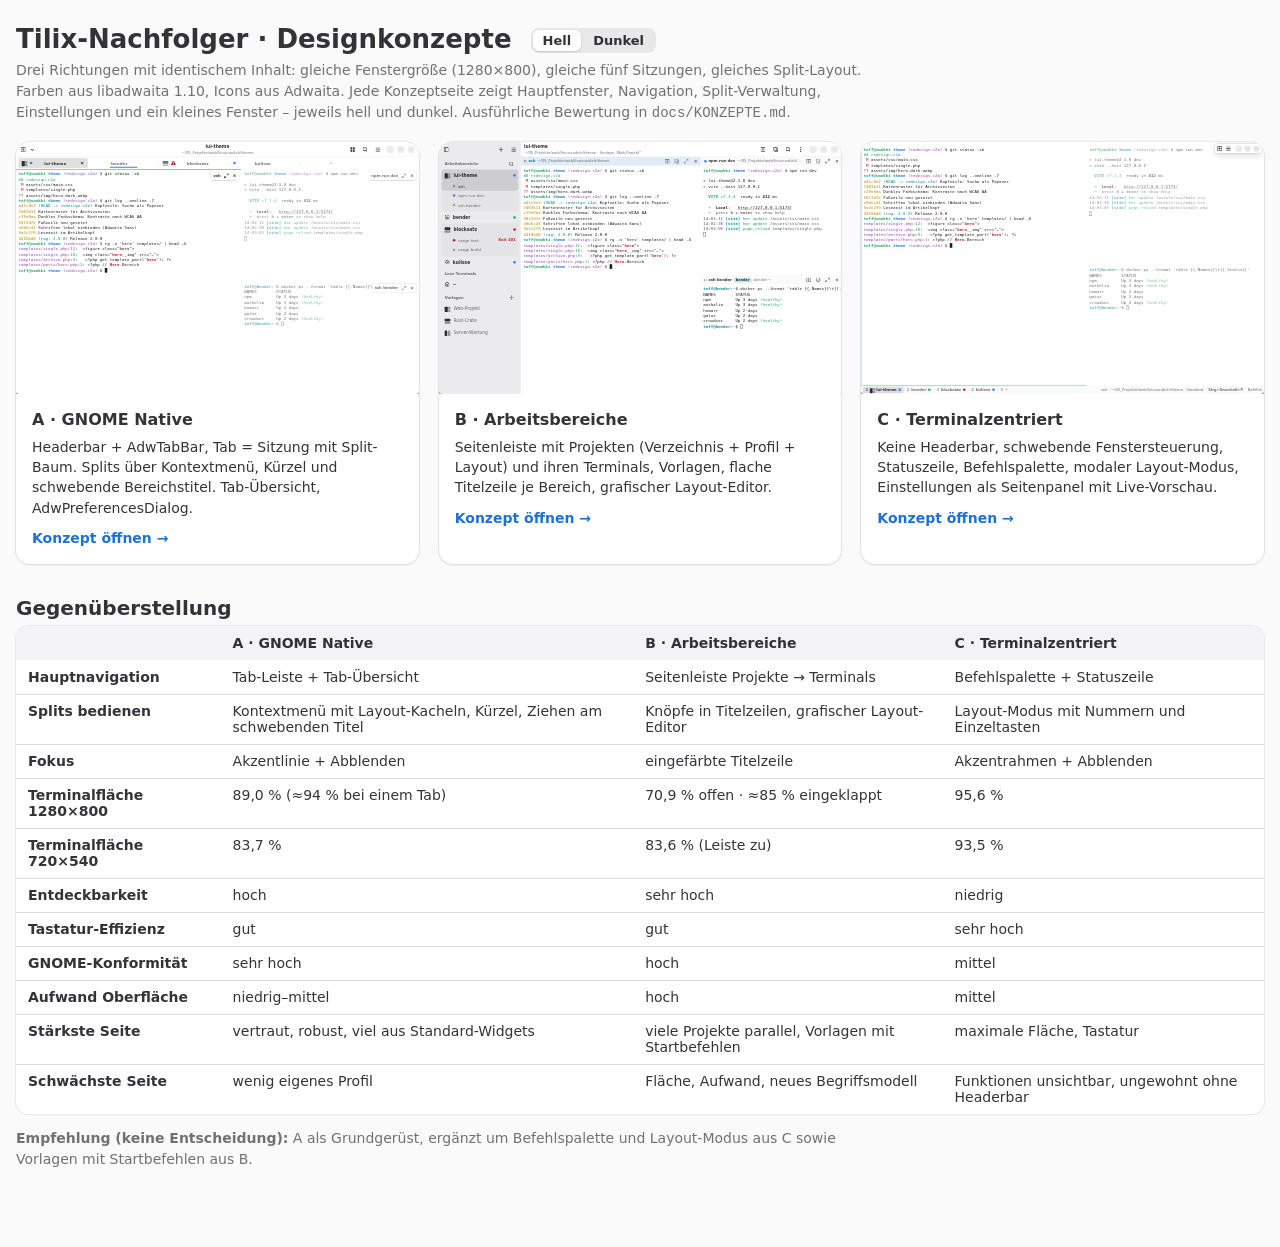
==== mockups/index.html @ f77dd03b "Phase 1 Analyse und Phase 2 Design-Mockups Co-Authored-By: Claude Opus 5.5 <noreply@anthropic.com>" ====
<!doctype html>
<html lang="de">
<head>
<meta charset="utf-8">
<meta name="viewport" content="width=device-width, initial-scale=1">
<title>Terminal-Konzepte</title>
<link rel="stylesheet" href="shared/base.css">
<style>
  body { background: var(--window-bg); }
  main { max-width: 1320px; margin: 0 auto; padding: 24px 16px 60px; }
  h2 { font-size: 20px; margin: 32px 0 6px; }
  p.lead { color: var(--dim); max-width: 860px; line-height: 1.5; margin: 6px 0 18px; }
  .cols { display: grid; grid-template-columns: repeat(3, minmax(0, 1fr)); gap: 20px; }
  @media (max-width: 900px) { .cols { grid-template-columns: 1fr; } }
  .cc { background: var(--card-bg); border-radius: 14px; box-shadow: 0 0 0 1px var(--card-shade), 0 1px 3px var(--card-shade); overflow: hidden; display: flex; flex-direction: column; }
  .frame { position: relative; aspect-ratio: 1280 / 800; overflow: hidden; background: var(--desk-bg); }
  .frame iframe { position: absolute; top: 0; left: 0; width: 1312px; height: 1100px; border: 0; transform-origin: 0 0; pointer-events: none; }
  .cc .txt { padding: 14px 16px 16px; line-height: 1.45; font-size: 14px; }
  .cc h3 { margin: 0 0 6px; font-size: 16px; }
  .cc a.open { display: inline-block; margin-top: 10px; font-weight: 700; color: var(--accent); text-decoration: none; }
  table { border-collapse: collapse; width: 100%; font-size: 14px; background: var(--card-bg); border-radius: 12px; overflow: hidden; box-shadow: 0 0 0 1px var(--card-shade); }
  th, td { text-align: left; padding: 9px 12px; vertical-align: top; }
  tr + tr td, tr + tr th { box-shadow: inset 0 1px var(--border); }
  thead th { background: var(--secondary-sidebar-bg); }
  .seg { display: inline-flex; background: var(--hover); border-radius: 8px; padding: 2px; gap: 2px; margin-left: 10px; vertical-align: middle; }
  .seg button { font: inherit; font-size: 13px; color: inherit; background: none; border: 0; border-radius: 6px; padding: 3px 10px; }
  .seg button[aria-pressed="true"] { background: var(--card-bg); box-shadow: 0 1px 2px rgb(0 0 0 / 15%); }
</style>
</head>
<body>
<main>
  <h1 style="font-size:26px;margin:0">Tilix-Nachfolger · Designkonzepte <span class="seg" id="theme"><button data-t="light">Hell</button><button data-t="dark">Dunkel</button></span></h1>
  <p class="lead">Drei Richtungen mit identischem Inhalt: gleiche Fenstergröße (1280×800), gleiche fünf Sitzungen, gleiches Split-Layout. Farben aus libadwaita 1.10, Icons aus Adwaita. Jede Konzeptseite zeigt Hauptfenster, Navigation, Split-Verwaltung, Einstellungen und ein kleines Fenster – jeweils hell und dunkel. Ausführliche Bewertung in <code>docs/KONZEPTE.md</code>.</p>

  <div class="cols" id="cols"></div>

  <h2>Gegenüberstellung</h2>
  <table>
    <thead><tr><th></th><th>A · GNOME Native</th><th>B · Arbeitsbereiche</th><th>C · Terminalzentriert</th></tr></thead>
    <tbody>
      <tr><th>Hauptnavigation</th><td>Tab-Leiste + Tab-Übersicht</td><td>Seitenleiste Projekte → Terminals</td><td>Befehlspalette + Statuszeile</td></tr>
      <tr><th>Splits bedienen</th><td>Kontextmenü mit Layout-Kacheln, Kürzel, Ziehen am schwebenden Titel</td><td>Knöpfe in Titelzeilen, grafischer Layout-Editor</td><td>Layout-Modus mit Nummern und Einzeltasten</td></tr>
      <tr><th>Fokus</th><td>Akzentlinie + Abblenden</td><td>eingefärbte Titelzeile</td><td>Akzentrahmen + Abblenden</td></tr>
      <tr><th>Terminalfläche 1280×800</th><td>89,0 % (≈94 % bei einem Tab)</td><td>70,9 % offen · ≈85 % eingeklappt</td><td>95,6 %</td></tr>
      <tr><th>Terminalfläche 720×540</th><td>83,7 %</td><td>83,6 % (Leiste zu)</td><td>93,5 %</td></tr>
      <tr><th>Entdeckbarkeit</th><td>hoch</td><td>sehr hoch</td><td>niedrig</td></tr>
      <tr><th>Tastatur-Effizienz</th><td>gut</td><td>gut</td><td>sehr hoch</td></tr>
      <tr><th>GNOME-Konformität</th><td>sehr hoch</td><td>hoch</td><td>mittel</td></tr>
      <tr><th>Aufwand Oberfläche</th><td>niedrig–mittel</td><td>hoch</td><td>mittel</td></tr>
      <tr><th>Stärkste Seite</th><td>vertraut, robust, viel aus Standard-Widgets</td><td>viele Projekte parallel, Vorlagen mit Startbefehlen</td><td>maximale Fläche, Tastatur</td></tr>
      <tr><th>Schwächste Seite</th><td>wenig eigenes Profil</td><td>Fläche, Aufwand, neues Begriffsmodell</td><td>Funktionen unsichtbar, ungewohnt ohne Headerbar</td></tr>
    </tbody>
  </table>
  <p class="lead" style="margin-top:14px"><b>Empfehlung (keine Entscheidung):</b> A als Grundgerüst, ergänzt um Befehlspalette und Layout-Modus aus C sowie Vorlagen mit Startbefehlen aus B.</p>
</main>
<script>
  const C = [
    ["a", "A · GNOME Native", "Headerbar + AdwTabBar, Tab = Sitzung mit Split-Baum. Splits über Kontextmenü, Kürzel und schwebende Bereichstitel. Tab-Übersicht, AdwPreferencesDialog."],
    ["b", "B · Arbeitsbereiche", "Seitenleiste mit Projekten (Verzeichnis + Profil + Layout) und ihren Terminals, Vorlagen, flache Titelzeile je Bereich, grafischer Layout-Editor."],
    ["c", "C · Terminalzentriert", "Keine Headerbar, schwebende Fenstersteuerung, Statuszeile, Befehlspalette, modaler Layout-Modus, Einstellungen als Seitenpanel mit Live-Vorschau."],
  ];
  let theme = matchMedia("(prefers-color-scheme: dark)").matches ? "dark" : "light";
  function draw() {
    document.documentElement.dataset.theme = theme;
    document.querySelectorAll("#theme button").forEach(b => b.setAttribute("aria-pressed", b.dataset.t === theme));
    const cols = document.getElementById("cols");
    cols.innerHTML = "";
    for (const [k, t, d] of C) {
      const card = document.createElement("div");
      card.className = "cc";
      card.innerHTML = `<div class="frame"><iframe loading="lazy" src="concept-${k}.html#view=main&theme=${theme}&hints=0" title="${t}"></iframe></div><div class="txt"><h3>${t}</h3>${d}<br><a class="open" href="concept-${k}.html#view=main&theme=${theme}">Konzept öffnen →</a></div>`;
      cols.append(card);
    }
    fit();
  }
  function fit() {
    document.querySelectorAll(".frame").forEach(f => {
      const ifr = f.querySelector("iframe");
      // Fenster liegt im iframe bei (16, ~70); auf die Fensterkante zuschneiden
      const s = f.clientWidth / 1280;
      const w = ifr.contentDocument && ifr.contentDocument.querySelector(".window");
      const r = w ? w.getBoundingClientRect() : { left: 16, top: 77 };
      ifr.style.transform = `scale(${s}) translate(${-r.left}px, ${-r.top}px)`;
      if (!w) ifr.onload = () => setTimeout(fit, 300);
    });
  }
  document.querySelectorAll("#theme button").forEach(b => b.onclick = () => { theme = b.dataset.t; draw(); });
  addEventListener("resize", fit);
  draw();
</script>
</body>
</html>
---- mockups/shared/base.css ----
/* Gemeinsame Basis aller Mockups.
   Farben 1:1 aus libadwaita 1.10 (gtk.css aus der installierten libadwaita-1.so),
   damit die Konzepte sich nur im Aufbau unterscheiden, nicht in der Farbgebung. */

:root {
  --accent-bg: #3584e4;
  --accent-fg: #ffffff;
  --accent: #1c71d8;
  --destructive: #c01c28;
  --success: #1b8553;
  --warning: #9c6e03;

  --window-bg: #fafafb;
  --window-fg: rgb(0 0 6 / 80%);
  --view-bg: #ffffff;
  --headerbar-bg: #ffffff;
  --headerbar-shade: rgb(0 0 6 / 12%);
  --sidebar-bg: #ebebed;
  --sidebar-border: rgb(0 0 6 / 7%);
  --secondary-sidebar-bg: #f3f3f5;
  --card-bg: #ffffff;
  --card-shade: rgb(0 0 6 / 7%);
  --dialog-bg: #fafafb;
  --popover-bg: #ffffff;
  --overview-bg: #f3f3f5;
  --thumbnail-bg: #ffffff;
  --border: rgb(0 0 6 / 15%);
  --dim: rgb(0 0 6 / 55%);
  --hover: rgb(0 0 6 / 7%);
  --active: rgb(0 0 6 / 12%);
  --selected: rgb(0 0 6 / 10%);
  --shadow: 0 1px 3px rgb(0 0 6 / 12%), 0 6px 22px rgb(0 0 6 / 14%);

  /* Terminal-Farbschema (gleich in allen Konzepten) */
  --term-bg: #ffffff;
  --term-fg: #1e1e22;
  --term-dim: 0.55;
  --c0: #241f31; --c1: #c01c28; --c2: #26a269; --c3: #a2734c;
  --c4: #1e78e4; --c5: #9841bb; --c6: #0e8a9c; --c7: #77767b;
  --c8: #5e5c64; --c9: #e01b24; --c10: #2ec27e; --c11: #b88a00;
  --c12: #3584e4; --c13: #c061cb; --c14: #2190a4; --c15: #241f31;

  --desk-bg: #d5d6db;
  --font: "Adwaita Sans", Cantarell, "Inter", system-ui, sans-serif;
  --mono: "Adwaita Mono", "Source Code Pro", "DejaVu Sans Mono", monospace;
}

:root[data-theme="dark"] {
  --accent: #78aeed;
  --destructive: #ff938c;
  --success: #78e9ab;
  --warning: #ffc252;

  --window-bg: #222226;
  --window-fg: #ffffff;
  --view-bg: #1d1d20;
  --headerbar-bg: #2e2e32;
  --headerbar-shade: rgb(0 0 6 / 36%);
  --sidebar-bg: #2e2e32;
  --sidebar-border: rgb(0 0 6 / 36%);
  --secondary-sidebar-bg: #28282c;
  --card-bg: rgb(255 255 255 / 8%);
  --card-shade: rgb(0 0 6 / 36%);
  --dialog-bg: #36363a;
  --popover-bg: #36363a;
  --overview-bg: #28282c;
  --thumbnail-bg: #39393d;
  --border: rgb(255 255 255 / 15%);
  --dim: rgb(255 255 255 / 55%);
  --hover: rgb(255 255 255 / 7%);
  --active: rgb(255 255 255 / 14%);
  --selected: rgb(255 255 255 / 10%);
  --shadow: 0 1px 3px rgb(0 0 0 / 40%), 0 8px 26px rgb(0 0 0 / 45%);

  --term-bg: #1d1d20;
  --term-fg: #e4e3e6;
  --c0: #3d3846; --c1: #ff7b72; --c2: #57e389; --c3: #f8e45c;
  --c4: #62a0ea; --c5: #dc8add; --c6: #5bc8e0; --c7: #c0bfbc;
  --c8: #77767b; --c9: #ff938c; --c10: #8ff0a4; --c11: #f9f06b;
  --c12: #99c1f1; --c13: #f0a6f0; --c14: #93ddf2; --c15: #ffffff;

  --desk-bg: #3a3a40;
}

* { box-sizing: border-box; }
html, body { margin: 0; }
body {
  font-family: var(--font);
  font-size: 14px;
  background: var(--desk-bg);
  color: var(--window-fg);
  -webkit-font-smoothing: antialiased;
}

/* ---------- Seitenrahmen außerhalb des Mockups ---------- */
.stage-bar {
  position: sticky; top: 0; z-index: 50;
  display: flex; flex-wrap: wrap; align-items: center; gap: 8px 14px;
  padding: 10px 16px;
  background: #1b1b1f; color: #f3f3f5;
  font-size: 13px;
}
.stage-bar h1 { font-size: 14px; margin: 0 8px 0 0; font-weight: 700; }
.stage-bar a { color: #99c1f1; text-decoration: none; }
.stage-bar .seg { display: inline-flex; background: #2e2e32; border-radius: 8px; padding: 2px; gap: 2px; }
.stage-bar .seg button {
  font: inherit; color: inherit; background: none; border: 0; border-radius: 6px;
  padding: 4px 10px; cursor: pointer;
}
.stage-bar .seg button[aria-pressed="true"] { background: #5e5c64; }
.stage-bar .meter { margin-left: auto; color: #c0bfbc; font-variant-numeric: tabular-nums; }
.stage { padding: 28px 16px 40px; display: flex; flex-direction: column; align-items: center; gap: 14px; }
.stage .caption { max-width: 1280px; width: 100%; font-size: 13px; line-height: 1.5; color: var(--window-fg); opacity: .85; }
.scaler { width: 100%; max-width: 1280px; }

/* ---------- Fenster ---------- */
.window {
  position: relative;
  width: 1280px; height: 800px;
  background: var(--window-bg);
  border-radius: 12px;
  overflow: hidden;
  box-shadow: 0 0 0 1px rgb(0 0 6 / 23%), 0 2px 8px rgb(0 0 6 / 18%), 0 18px 48px rgb(0 0 6 / 28%);
  display: flex; flex-direction: column;
  transform-origin: top left;
}
.window.small { width: 720px; height: 540px; }
:root[data-theme="dark"] .window { box-shadow: 0 0 0 1px rgb(0 0 0 / 70%), 0 18px 48px rgb(0 0 0 / 55%); }

/* ---------- Icons ---------- */
.icon {
  display: inline-block; width: 16px; height: 16px; flex: none;
  background: currentColor;
  -webkit-mask: var(--icon) center / contain no-repeat;
  mask: var(--icon) center / contain no-repeat;
}

/* ---------- Headerbar & Knöpfe ---------- */
.headerbar {
  height: 47px; flex: none;
  display: flex; align-items: center; gap: 6px;
  padding: 0 6px;
  background: var(--headerbar-bg);
  box-shadow: inset 0 -1px var(--headerbar-shade);
  position: relative; z-index: 2;
}
.headerbar .title {
  position: absolute; left: 50%; transform: translateX(-50%);
  text-align: center; line-height: 1.2; pointer-events: none;
  max-width: 46%; white-space: nowrap; overflow: hidden; text-overflow: ellipsis;
}
.headerbar .title b { display: block; font-weight: 700; font-size: 14px; }
.headerbar .title small { font-size: 12px; color: var(--dim); }
.spacer { flex: 1; }

.btn {
  height: 34px; min-width: 34px; padding: 0 9px;
  display: inline-flex; align-items: center; justify-content: center; gap: 6px;
  border: 0; border-radius: 6px; background: none; color: inherit;
  font: inherit; font-weight: 700; cursor: default;
}
.btn:hover, .btn.hover { background: var(--hover); }
.btn.on { background: var(--active); }
.btn.raised { background: var(--hover); }
.btn.suggested { background: var(--accent-bg); color: var(--accent-fg); }
.btn.sm { height: 24px; min-width: 24px; padding: 0 4px; border-radius: 5px; }
.btn.circ { border-radius: 50%; }
.split-btn { display: inline-flex; }
.split-btn .btn:first-child { border-radius: 6px 0 0 6px; }
.split-btn .btn:last-child { border-radius: 0 6px 6px 0; min-width: 22px; padding: 0 4px; }

.wincontrols { display: flex; gap: 10px; padding: 0 6px 0 4px; align-items: center; }
.wincontrols span {
  width: 24px; height: 24px; border-radius: 50%;
  display: inline-flex; align-items: center; justify-content: center;
  background: var(--hover);
}
.wincontrols .icon { width: 16px; height: 16px; }

.kbd {
  font-family: var(--font); font-size: 11px; font-weight: 600;
  padding: 1px 5px; border-radius: 4px; color: var(--dim);
  box-shadow: inset 0 0 0 1px var(--border); white-space: nowrap;
}
.badge {
  display: inline-flex; align-items: center; justify-content: center;
  min-width: 16px; height: 16px; padding: 0 4px; border-radius: 8px;
  font-size: 10px; font-weight: 800; background: var(--accent-bg); color: #fff;
}

/* ---------- Terminal ---------- */
.splitroot { flex: 1; min-height: 0; display: flex; position: relative; background: var(--term-bg); }
.split { display: flex; min-width: 0; min-height: 0; }
.split.h { flex-direction: row; }
.split.v { flex-direction: column; }
.split > .sep { flex: none; background: var(--border); }
.split.h > .sep { width: 1px; }
.split.v > .sep { height: 1px; }
.pane { position: relative; display: flex; flex-direction: column; min-width: 0; min-height: 0; background: var(--term-bg); }
.term {
  flex: 1; min-height: 0; overflow: hidden;
  padding: 6px 8px;
  font-family: var(--mono); font-size: 13px; line-height: 17px;
  color: var(--term-fg); background: var(--term-bg);
  white-space: pre;
}
.pane.dimmed .term { opacity: .62; }
.term .cur { background: var(--term-fg); color: var(--term-bg); }
.pane:not(.focused) .term .cur { background: none; color: inherit; box-shadow: inset 0 0 0 1px var(--term-fg); }
.f0{color:var(--c0)}.f1{color:var(--c1)}.f2{color:var(--c2)}.f3{color:var(--c3)}
.f4{color:var(--c4)}.f5{color:var(--c5)}.f6{color:var(--c6)}.f7{color:var(--c7)}
.f8{color:var(--c8)}.f9{color:var(--c9)}.f10{color:var(--c10)}.f11{color:var(--c11)}
.f12{color:var(--c12)}.f13{color:var(--c13)}.f14{color:var(--c14)}
.b{font-weight:700}.u{text-decoration:underline}
.term a.link { color: inherit; text-decoration: underline dotted; }
.term .sel { background: color-mix(in srgb, var(--accent-bg) 30%, transparent); }

/* ---------- Popover / Menü ---------- */
.popover {
  position: absolute; z-index: 30;
  background: var(--popover-bg); color: var(--window-fg);
  border-radius: 12px; padding: 6px;
  box-shadow: 0 0 0 1px var(--border), var(--shadow);
  font-size: 14px;
}
.popover .item {
  display: flex; align-items: center; gap: 10px;
  padding: 0 10px; height: 32px; border-radius: 6px; white-space: nowrap;
}
.popover .item:hover, .popover .item.hover { background: var(--hover); }
.popover .item .kbd { margin-left: auto; }
.popover .item .acc { margin-left: auto; color: var(--dim); font-size: 12px; }
.popover hr { border: 0; height: 1px; background: var(--border); margin: 6px 4px; }
.popover .head { font-size: 12px; font-weight: 700; color: var(--dim); padding: 6px 10px 4px; }

/* ---------- Boxed lists / Einstellungen ---------- */
.dialog-backdrop { position: absolute; inset: 0; background: rgb(0 0 0 / 25%); z-index: 40; display: flex; align-items: center; justify-content: center; }
.dialog {
  background: var(--dialog-bg); color: var(--window-fg);
  border-radius: 15px; box-shadow: 0 0 0 1px rgb(0 0 6 / 10%), var(--shadow);
  display: flex; flex-direction: column; overflow: hidden;
}
.pref-group { margin: 0 0 22px; }
.pref-group > h4 { margin: 0 0 8px 2px; font-size: 14px; font-weight: 700; }
.pref-group > p { margin: -4px 0 10px 2px; font-size: 13px; color: var(--dim); }
.boxed {
  background: var(--card-bg); border-radius: 12px;
  box-shadow: 0 0 0 1px var(--card-shade), 0 1px 3px var(--card-shade);
  overflow: hidden;
}
.row { min-height: 52px; display: flex; align-items: center; gap: 12px; padding: 8px 12px; }
.row + .row { box-shadow: inset 0 1px var(--border); }
.row .lbl { flex: 1; min-width: 0; line-height: 1.3; }
.row .lbl small { display: block; color: var(--dim); font-size: 13px; }
.row .val { color: var(--dim); display: flex; align-items: center; gap: 6px; }
.switch { width: 46px; height: 26px; border-radius: 13px; background: var(--active); position: relative; flex: none; }
.switch::after { content: ""; position: absolute; top: 3px; left: 3px; width: 20px; height: 20px; border-radius: 50%; background: #fff; box-shadow: 0 1px 2px rgb(0 0 0 / 30%); }
.switch.on { background: var(--accent-bg); }
.switch.on::after { left: 23px; }
.dropdown { display: inline-flex; align-items: center; gap: 6px; padding: 0 10px; height: 32px; border-radius: 6px; background: var(--hover); font-weight: 600; color: var(--window-fg); }
.spin { display: inline-flex; align-items: center; gap: 2px; background: var(--hover); border-radius: 6px; height: 32px; padding: 0 2px 0 10px; font-variant-numeric: tabular-nums; color: var(--window-fg); }
.viewswitcher { display: flex; gap: 2px; }
.viewswitcher .vs { display: flex; flex-direction: column; align-items: center; gap: 3px; padding: 5px 12px; border-radius: 6px; font-size: 12px; font-weight: 700; }
.viewswitcher .vs.on { background: var(--active); }
.entry { height: 34px; border-radius: 6px; background: var(--hover); display: flex; align-items: center; gap: 8px; padding: 0 10px; color: var(--dim); }

/* Farbschema-Kacheln */
.schemes { display: grid; grid-template-columns: repeat(4, 1fr); gap: 10px; }
.scheme { border-radius: 9px; padding: 8px; font-family: var(--mono); font-size: 11px; line-height: 14px; box-shadow: 0 0 0 1px var(--border); position: relative; }
.scheme.on { box-shadow: 0 0 0 2px var(--accent-bg); }
.scheme .nm { font-family: var(--font); font-size: 12px; font-weight: 600; margin-top: 6px; }

/* Status-Punkte */
.dot { width: 8px; height: 8px; border-radius: 50%; flex: none; display: inline-block; }
.dot.run { background: var(--accent-bg); }
.dot.act { background: var(--c2); }
.dot.err { background: var(--destructive); }
.dot.idle { background: transparent; box-shadow: inset 0 0 0 1.5px var(--dim); }

/* Layout-Glyphen (Mini-Schema eines Split-Layouts) */
.glyph { display: inline-grid; width: 18px; height: 14px; gap: 1.5px; flex: none; }
.glyph i { background: currentColor; opacity: .45; border-radius: 1.5px; }
.glyph i.f { opacity: 1; }

.hint-callout {
  position: absolute; z-index: 60; max-width: 260px;
  background: #ffcc00; color: #1b1b1f; font-size: 12px; line-height: 1.35; font-weight: 600;
  padding: 6px 9px; border-radius: 8px; box-shadow: 0 2px 8px rgb(0 0 0 / 25%);
}
.hint-callout::before { content: attr(data-n); display: inline-flex; width: 17px; height: 17px; margin-right: 6px; border-radius: 50%; background: #1b1b1f; color: #ffcc00; align-items: center; justify-content: center; font-size: 11px; }
body.no-hints .hint-callout { display: none; }
.splitroot > .pane, .thumb > .pane, .thumbs > .pane { flex: 1; }
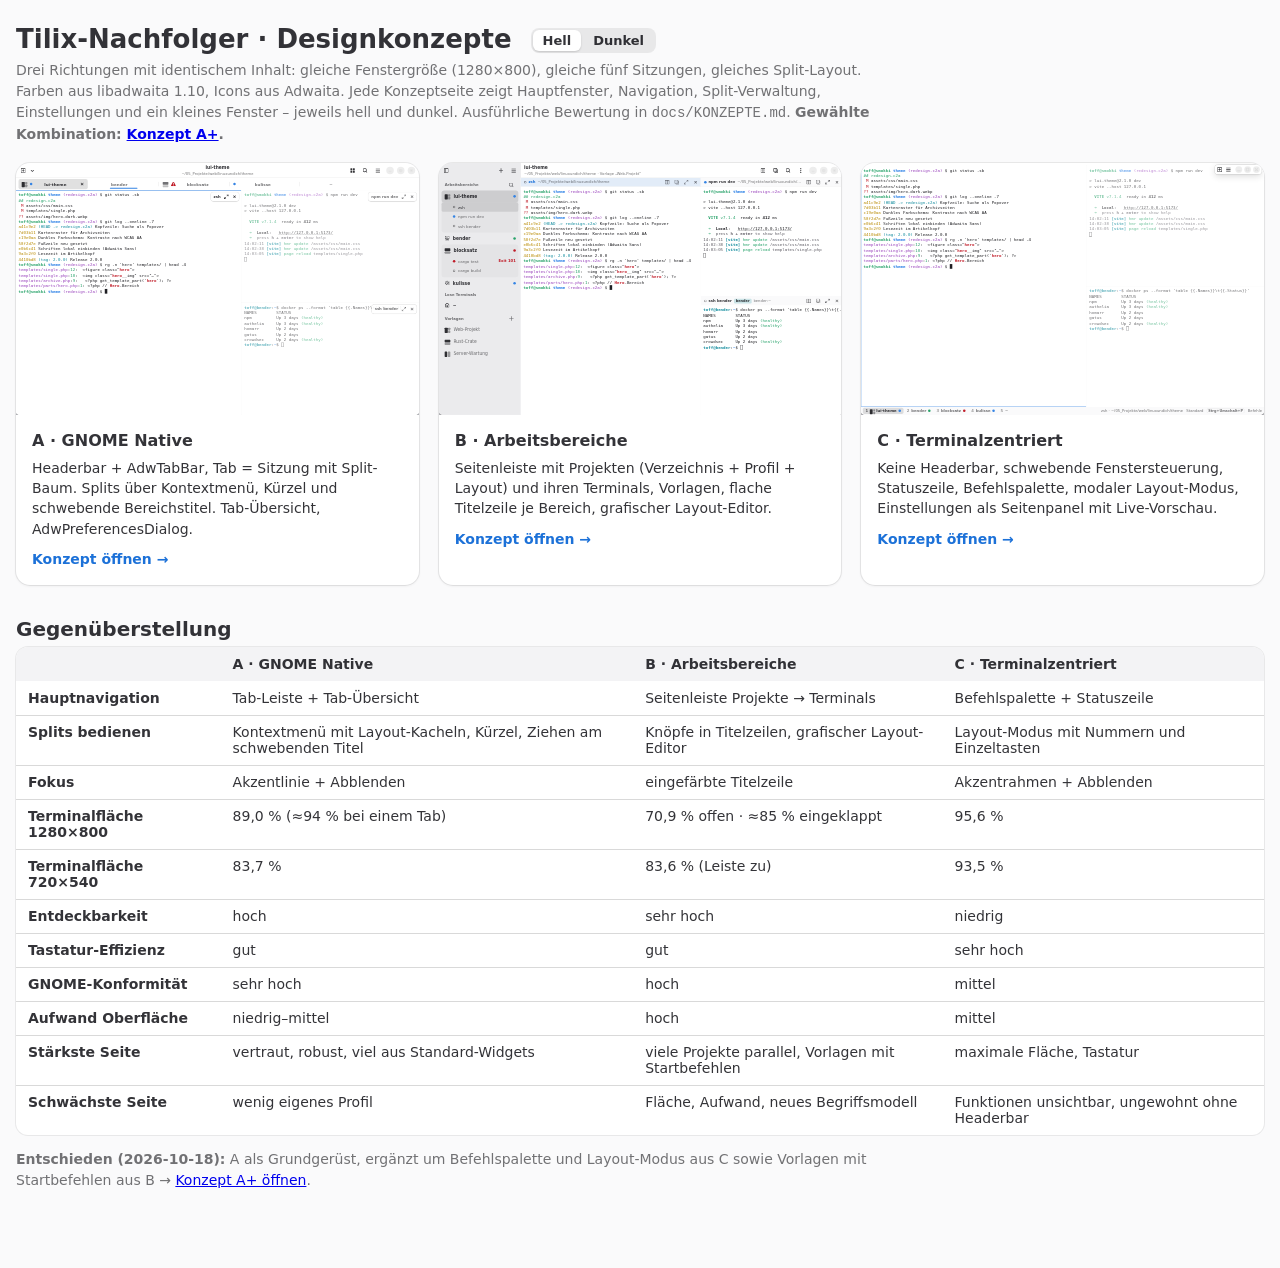
==== commit f0800650: "Konzept A+: kombiniertes Mockup (A + Palette/Layout-Modus aus C + Vorlagen aus B) Co-Authored-By: Cl" ====
--- a/mockups/index.html
+++ b/mockups/index.html
@@ -30,7 +30,7 @@
 <body>
 <main>
   <h1 style="font-size:26px;margin:0">Tilix-Nachfolger · Designkonzepte <span class="seg" id="theme"><button data-t="light">Hell</button><button data-t="dark">Dunkel</button></span></h1>
-  <p class="lead">Drei Richtungen mit identischem Inhalt: gleiche Fenstergröße (1280×800), gleiche fünf Sitzungen, gleiches Split-Layout. Farben aus libadwaita 1.10, Icons aus Adwaita. Jede Konzeptseite zeigt Hauptfenster, Navigation, Split-Verwaltung, Einstellungen und ein kleines Fenster – jeweils hell und dunkel. Ausführliche Bewertung in <code>docs/KONZEPTE.md</code>.</p>
+  <p class="lead">Drei Richtungen mit identischem Inhalt: gleiche Fenstergröße (1280×800), gleiche fünf Sitzungen, gleiches Split-Layout. Farben aus libadwaita 1.10, Icons aus Adwaita. Jede Konzeptseite zeigt Hauptfenster, Navigation, Split-Verwaltung, Einstellungen und ein kleines Fenster – jeweils hell und dunkel. Ausführliche Bewertung in <code>docs/KONZEPTE.md</code>. <b>Gewählte Kombination: <a href="combined.html">Konzept A+</a>.</b></p>
 
   <div class="cols" id="cols"></div>
 
@@ -51,7 +51,7 @@
       <tr><th>Schwächste Seite</th><td>wenig eigenes Profil</td><td>Fläche, Aufwand, neues Begriffsmodell</td><td>Funktionen unsichtbar, ungewohnt ohne Headerbar</td></tr>
     </tbody>
   </table>
-  <p class="lead" style="margin-top:14px"><b>Empfehlung (keine Entscheidung):</b> A als Grundgerüst, ergänzt um Befehlspalette und Layout-Modus aus C sowie Vorlagen mit Startbefehlen aus B.</p>
+  <p class="lead" style="margin-top:14px"><b>Entschieden (2026-10-18):</b> A als Grundgerüst, ergänzt um Befehlspalette und Layout-Modus aus C sowie Vorlagen mit Startbefehlen aus B → <a href="combined.html">Konzept A+ öffnen</a>.</p>
 </main>
 <script>
   const C = [
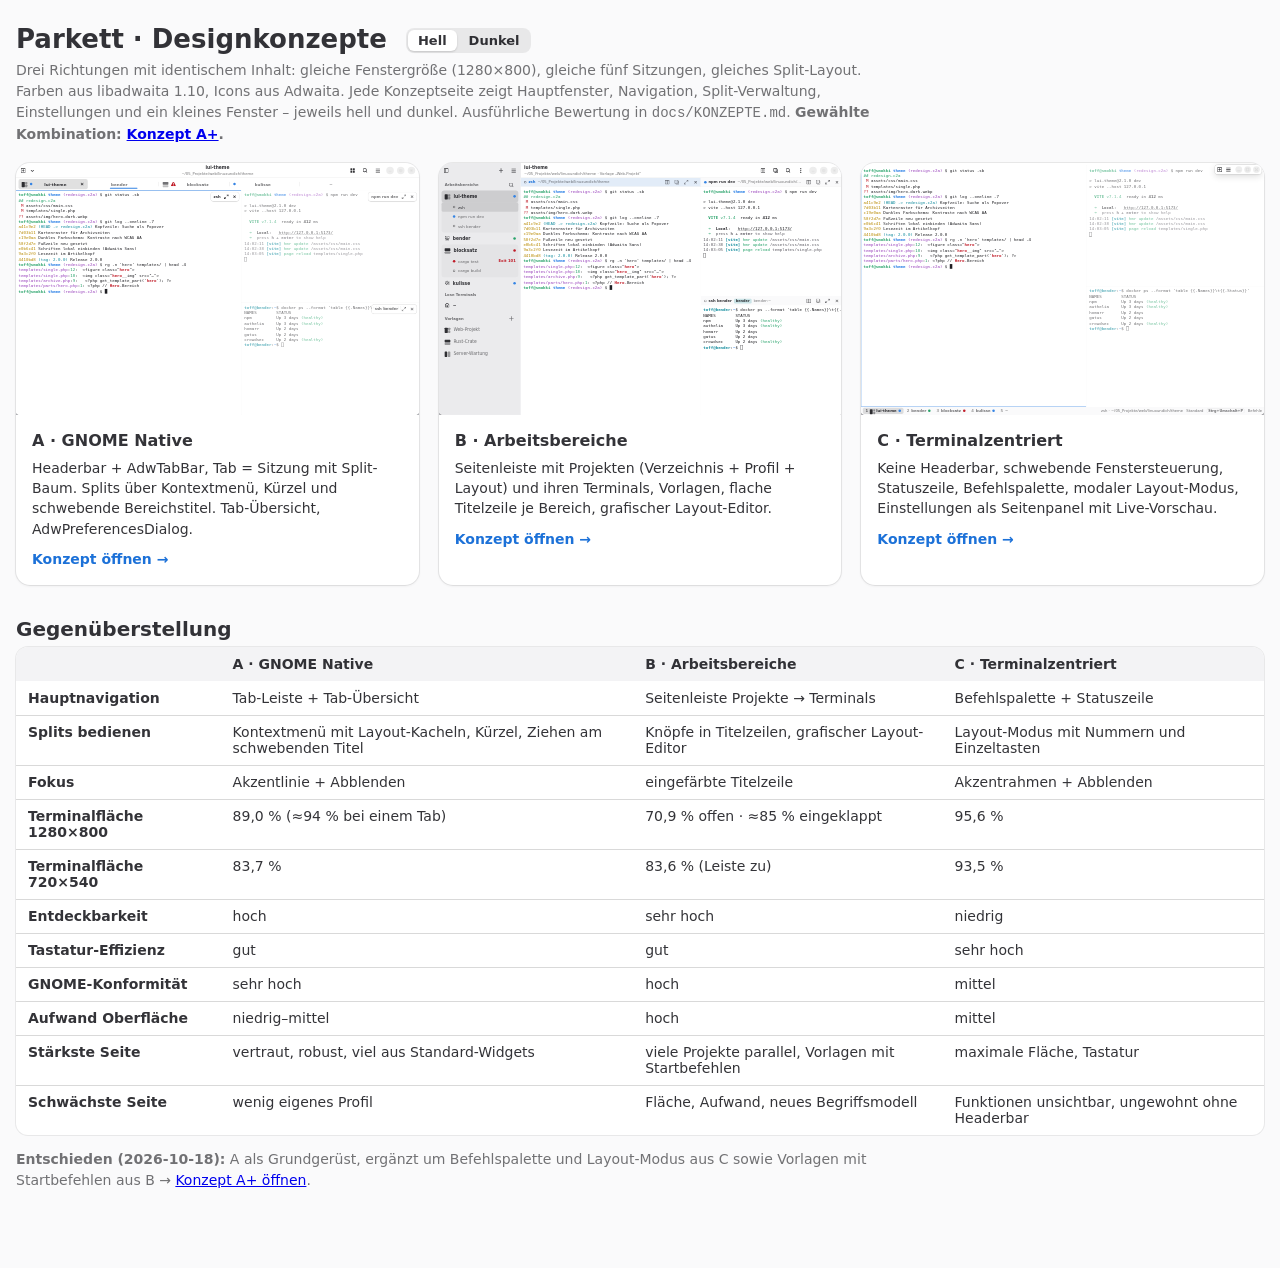
==== commit 0beb459c: "Name Parkett: Ordner apps/parkett, README/Backlog angepasst, Icon-Abschnitt Co-Authored-By: Claude O" ====
--- a/mockups/index.html
+++ b/mockups/index.html
@@ -29,7 +29,7 @@
 </head>
 <body>
 <main>
-  <h1 style="font-size:26px;margin:0">Tilix-Nachfolger · Designkonzepte <span class="seg" id="theme"><button data-t="light">Hell</button><button data-t="dark">Dunkel</button></span></h1>
+  <h1 style="font-size:26px;margin:0">Parkett · Designkonzepte <span class="seg" id="theme"><button data-t="light">Hell</button><button data-t="dark">Dunkel</button></span></h1>
   <p class="lead">Drei Richtungen mit identischem Inhalt: gleiche Fenstergröße (1280×800), gleiche fünf Sitzungen, gleiches Split-Layout. Farben aus libadwaita 1.10, Icons aus Adwaita. Jede Konzeptseite zeigt Hauptfenster, Navigation, Split-Verwaltung, Einstellungen und ein kleines Fenster – jeweils hell und dunkel. Ausführliche Bewertung in <code>docs/KONZEPTE.md</code>. <b>Gewählte Kombination: <a href="combined.html">Konzept A+</a>.</b></p>
 
   <div class="cols" id="cols"></div>
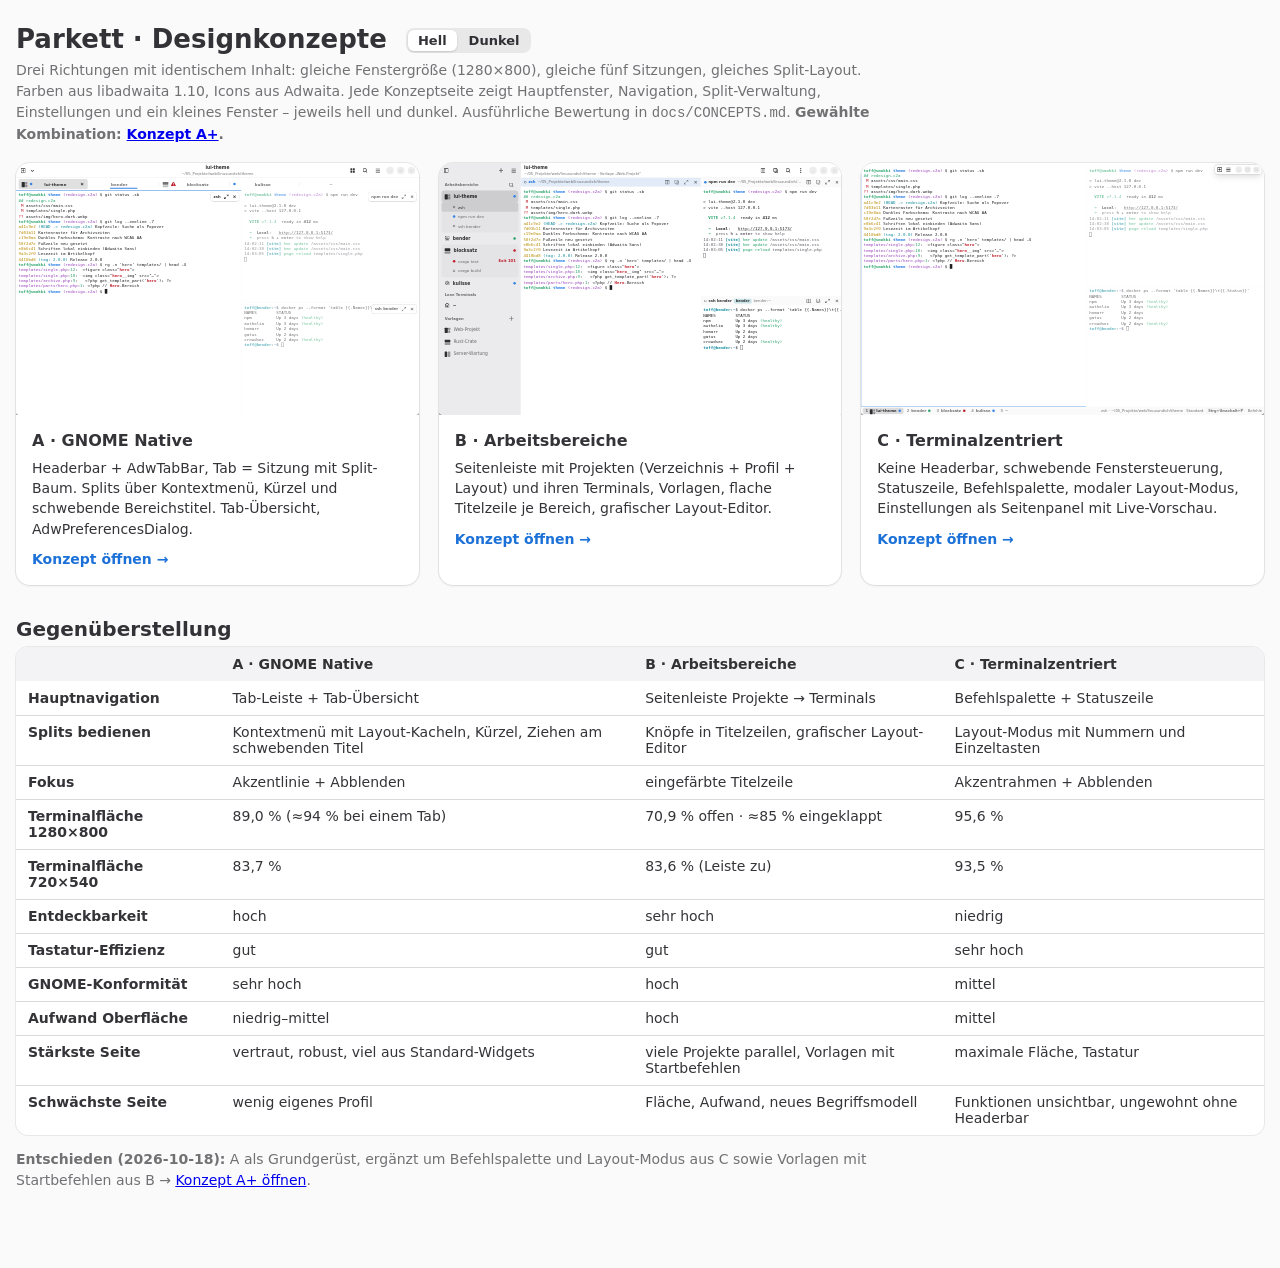
==== commit 8b2de24a: "Prepare for GitHub: English README and documentation, screenshots - README as a product page with sc" ====
--- a/mockups/index.html
+++ b/mockups/index.html
@@ -30,7 +30,7 @@
 <body>
 <main>
   <h1 style="font-size:26px;margin:0">Parkett · Designkonzepte <span class="seg" id="theme"><button data-t="light">Hell</button><button data-t="dark">Dunkel</button></span></h1>
-  <p class="lead">Drei Richtungen mit identischem Inhalt: gleiche Fenstergröße (1280×800), gleiche fünf Sitzungen, gleiches Split-Layout. Farben aus libadwaita 1.10, Icons aus Adwaita. Jede Konzeptseite zeigt Hauptfenster, Navigation, Split-Verwaltung, Einstellungen und ein kleines Fenster – jeweils hell und dunkel. Ausführliche Bewertung in <code>docs/KONZEPTE.md</code>. <b>Gewählte Kombination: <a href="combined.html">Konzept A+</a>.</b></p>
+  <p class="lead">Drei Richtungen mit identischem Inhalt: gleiche Fenstergröße (1280×800), gleiche fünf Sitzungen, gleiches Split-Layout. Farben aus libadwaita 1.10, Icons aus Adwaita. Jede Konzeptseite zeigt Hauptfenster, Navigation, Split-Verwaltung, Einstellungen und ein kleines Fenster – jeweils hell und dunkel. Ausführliche Bewertung in <code>docs/CONCEPTS.md</code>. <b>Gewählte Kombination: <a href="combined.html">Konzept A+</a>.</b></p>
 
   <div class="cols" id="cols"></div>
 
